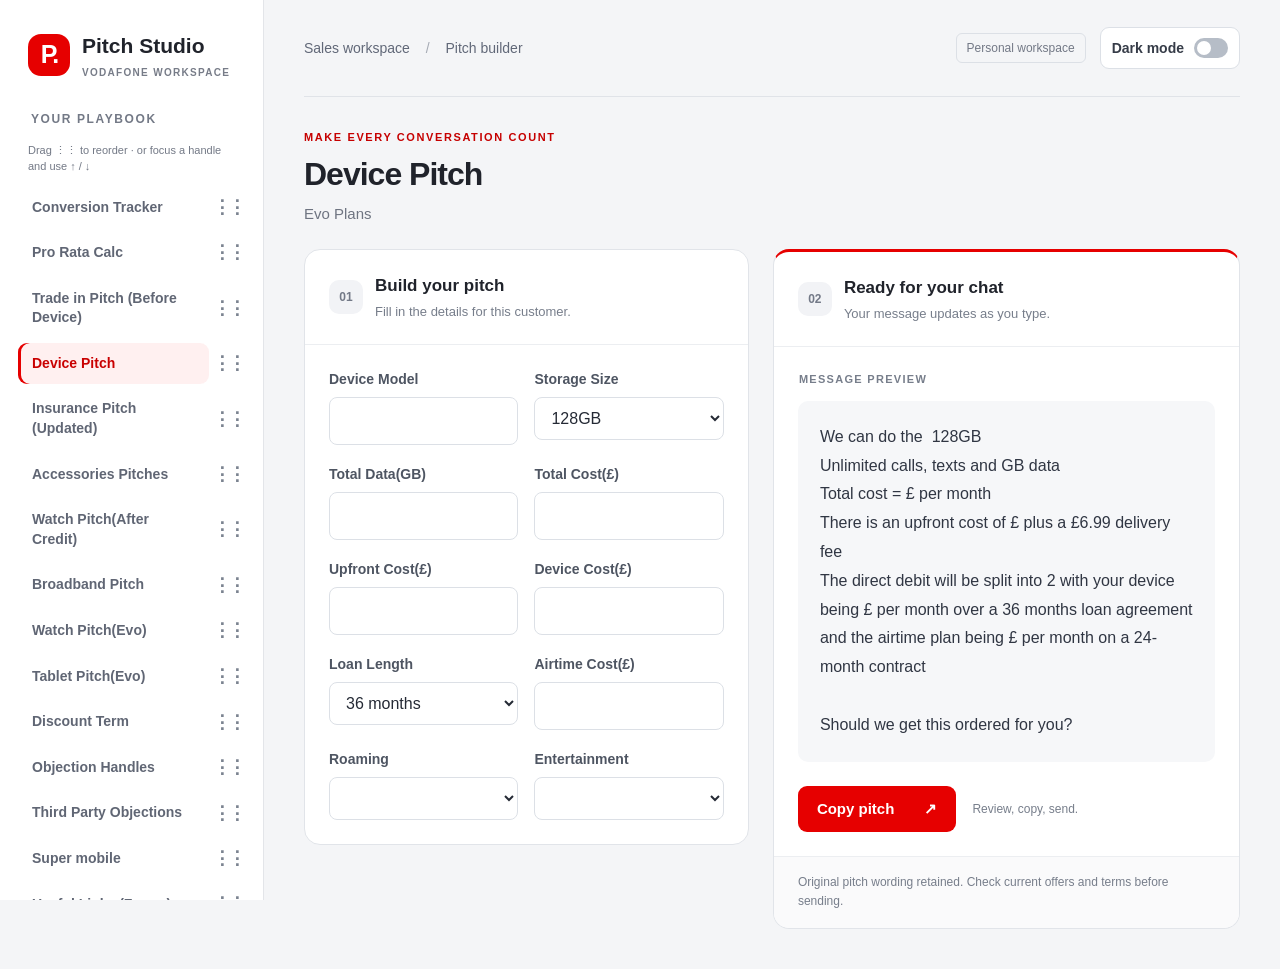
==== index.html @ 4b5d2031 "Enable Super mobile tab and include it in saved tab ordering" ====
<!DOCTYPE html>
<html lang="en">

<head>
    <meta charset="UTF-8" />
    <script src="theme.js"></script>
    <meta name="viewport" content="width=device-width, initial-scale=1.0" />
    <title>Vodafone Pitch Studio</title><meta name="description" content="Your workspace for Vodafone sales pitches, guided conversations and support resources.">
    <style>
        :root {
            --bg-color: #121212;
            --text-color: #ffffff;
            --accent-color: #e60000;
            --border-color: #333;
        }

        body {
            margin: 0;
            font-family: Arial, sans-serif;
            background-color: var(--bg-color);
            color: var(--text-color);
            display: flex;
            height: 100vh;
        }

        /* Add to existing CSS in index.html */


        #welcome-content {
            display: block;
        }

        #template-content {
            display: none;
        }

        .knowledge-base-section {
            display: none;
        }

        .sidebar {
            width: 250px;
            padding: 1rem;
            background-color: #1e1e1e;
            border-right: 1px solid var(--border-color);
            overflow-y: auto;
        }

        /* Enhanced Issue Detail Modal */
        .issue-detail-content {
            max-width: 800px;
            max-height: 90vh;
            display: flex;
            flex-direction: column;
        }

        .issue-detail-body {
            flex: 1;
            overflow-y: auto;
            padding: 0 1.5rem;
        }

        .issue-meta {
            background: #252525;
            border-radius: 8px;
            padding: 1.5rem;
            margin-bottom: 1.5rem;
            border: 1px solid #333;
            margin-top: 20px;
        }

        .issue-description-section h4,
        .issue-tags-section h4,
        .solutions-section h4,
        .add-solution-section h4 {
            color: #fff;
            margin-bottom: 0.75rem;
            font-size: 1.1rem;
            border-bottom: 1px solid #333;
            padding-bottom: 0.5rem;
            margin-top: 0px;
            padding-top: 0px;
        }

        .issue-description-section p {
            color: #ccc;
            line-height: 1.5;
            margin: 0;
        }

        .issue-tags-container {
            display: flex;
            flex-wrap: wrap;
            gap: 0.5rem;
        }

        .issue-tags-container .tag {
            background: linear-gradient(135deg, #666, #555);
            color: #fff;
            padding: 0.4rem 0.8rem;
            border-radius: 15px;
            font-size: 0.8rem;
            border: 1px solid #444;
        }

        /* Solutions Section */
        .solutions-section {
            margin-bottom: 2rem;
        }

        .solutions-header {
            display: flex;
            justify-content: space-between;
            align-items: center;
            margin-bottom: 1rem;
        }

        .solutions-count {
            background: var(--accent-color);
            color: white;
            padding: 0.2rem 0.6rem;
            border-radius: 12px;
            font-size: 0.8rem;
            font-weight: normal;
        }

        .solutions-sort {
            display: flex;
            align-items: center;
            gap: 0.5rem;
        }

        .solutions-sort label {
            color: #aaa;
            font-size: 0.9rem;
            margin: 0;
        }

        .sort-select {
            background: #2a2a2a;
            color: #fff;
            border: 1px solid #444;
            border-radius: 4px;
            padding: 0.4rem 0.75rem;
            font-size: 0.85rem;
        }

        /* Solutions List */
        .solutions-list {
            display: flex;
            flex-direction: column;
            gap: 1rem;
        }

        .solution-card {
            background: #2a2a2a;
            border: 1px solid #333;
            border-radius: 8px;
            padding: 1.25rem;
            transition: all 0.3s ease;
            position: relative;
        }

        .solution-card:hover {
            border-color: #444;
            transform: translateY(-2px);
            box-shadow: 0 4px 12px rgba(0, 0, 0, 0.3);
        }

        .solution-card.high-voted {
            border-left: 4px solid var(--accent-color);
            background: linear-gradient(135deg, #2a2a2a, #252525);
        }

        .solution-header {
            display: flex;
            justify-content: space-between;
            align-items: flex-start;
            margin-bottom: 1rem;
        }

        .solution-content {
            color: #e0e0e0;
            line-height: 1.6;
            margin-bottom: 1rem;
            white-space: pre-wrap;
        }

        .solution-footer {
            display: flex;
            justify-content: space-between;
            align-items: center;
            padding-top: 1rem;
            border-top: 1px solid #333;
        }

        .solution-form {
            display: flex;
            flex-direction: column;
            gap: 1rem;
        }

        .solution-form .solution-actions {
            display: flex;
            justify-content: space-between;
            align-items: center;
            margin-top: 0;
            padding-top: 0;
            border-top: none;
        }



        .solution-meta {
            display: flex;
            align-items: center;
            gap: 1rem;
            color: #888;
            font-size: 0.85rem;
        }

        .solution-date {
            display: flex;
            align-items: center;
            gap: 0.25rem;
        }

        .solution-date::before {
            content: "🕒";
            font-size: 0.8rem;
        }

        .upvote-section {
            display: flex;
            align-items: center;
            gap: 0.75rem;
        }

        .upvote-btn {
            background: linear-gradient(135deg, #333, #444);
            border: 1px solid #555;
            color: #fff;
            padding: 0.6rem 1rem;
            border-radius: 6px;
            cursor: pointer;
            display: flex;
            align-items: center;
            gap: 0.5rem;
            transition: all 0.3s ease;
            font-weight: 600;
        }

        .upvote-btn:hover {
            background: linear-gradient(135deg, #444, #555);
            border-color: #666;
            transform: translateY(-1px);
        }

        .upvote-btn.voted {
            background: linear-gradient(135deg, var(--accent-color), #ff3333);
            border-color: #ff6666;
        }

        .upvote-count {
            font-size: 1.1rem;
            font-weight: bold;
            min-width: 20px;
            text-align: center;
        }

        .upvote-icon {
            font-size: 1rem;
        }

        /* No Solutions State */
        .no-solutions {
            text-align: center;
            padding: 3rem 2rem;
            background: #252525;
            border-radius: 8px;
            border: 2px dashed #333;
        }

        .no-solutions-icon {
            font-size: 3rem;
            margin-bottom: 1rem;
        }

        .no-solutions h5 {
            color: #fff;
            margin-bottom: 0.5rem;
            font-size: 1.2rem;
        }

        .no-solutions p {
            color: #888;
            margin: 0;
        }

        /* Add Solution Section */
        .add-solution-section {
            background: #252525;
            border-radius: 8px;
            padding: 1.5rem;
            border: 1px solid #333;
            margin-bottom: 1.5rem;
        }

        .solution-textarea {
            width: 93%;
            padding: 1rem;
            background: #2a2a2a;
            color: #fff;
            border: 1px solid #444;
            border-radius: 6px;
            font-family: inherit;
            font-size: 0.9rem;
            resize: vertical;
            min-height: 120px;
            margin-bottom: 1rem;
            transition: border-color 0.3s ease;
        }

        .solution-textarea:focus {
            outline: none;
            border-color: var(--accent-color);
            box-shadow: 0 0 0 2px rgba(230, 0, 0, 0.2);
        }

        .solution-actions {
            display: flex;
            justify-content: space-between;
            align-items: center;
        }

        .btn-primary .btn-icon {
            margin-right: 0.5rem;
        }

        .solution-tips {
            color: #888;
            font-size: 0.8rem;
        }

        /* Modal Footer */
        .modal-footer {
            padding: 1rem 1.5rem;
            border-top: 1px solid #333;
            display: flex;
            justify-content: flex-end;
            background: #252525;
            border-radius: 0 0 8px 8px;
        }

        /* Responsive Design */
        @media (max-width: 768px) {
            .solutions-header {
                flex-direction: column;
                align-items: flex-start;
                gap: 1rem;
            }

            .solution-actions {
                flex-direction: column;
                gap: 1rem;
                align-items: flex-start;
            }

            .solution-footer {
                flex-direction: column;
                gap: 1rem;
                align-items: flex-start;
            }

            .solution-meta {
                flex-wrap: wrap;
            }
        }

        /* Animation for new solutions */
        @keyframes slideInUp {
            from {
                opacity: 0;
                transform: translateY(20px);
            }

            to {
                opacity: 1;
                transform: translateY(0);
            }
        }

        .solution-card.new-solution {
            animation: slideInUp 0.5s ease-out;
        }

        /* Ensure template links are styled properly */
        .sidebar a {
            display: block;
            margin-bottom: 0.5rem;
            color: var(--text-color);
            text-decoration: none;
            padding: 0.5rem;
            border-radius: 4px;
        }

        .sidebar a:hover {
            background-color: #2a2a2a;
        }

        #knowledge-base-link {
            background-color: #333 !important;
            margin-top: auto;
        }


        .sidebar-bottom {
            margin-top: auto;
            padding-top: 2rem;
            padding: 0;
            margin: 0;
        }

        .template-content {
            display: block;
        }

        .knowledge-base-section {
            display: none;
        }

        .knowledge-base-section {
            flex: 1;
            padding: 1rem;
            overflow-y: auto;
        }

        .kb-controls {
            display: flex;
            gap: 1rem;
            margin-bottom: 1rem;
            align-items: center;
        }

        .issues-list {
            display: flex;
            flex-direction: column;
            gap: 1rem;
        }

        .issue-card {
            background-color: #2a2a2a;
            border: 1px solid var(--border-color);
            padding: 1rem;
            border-radius: 4px;
            cursor: pointer;
        }

        .issue-card:hover {
            background-color: #333;
        }

        .issue-tags {
            display: flex;
            gap: 0.5rem;
            margin-top: 0.5rem;
            flex-wrap: wrap;
        }

        .tag {
            background-color: #444;
            padding: 0.25rem 0.5rem;
            border-radius: 12px;
            font-size: 0.8rem;
        }

        .solution-header {
            display: flex;
            justify-content: between;
            align-items: center;
            margin-bottom: 0.5rem;
        }

        .upvote-btn {
            background: none;
            border: 1px solid var(--border-color);
            color: var(--text-color);
            padding: 0.25rem 0.5rem;
            cursor: pointer;
            display: flex;
            align-items: center;
            gap: 0.5rem;
        }

        .upvote-btn:hover {
            background-color: #333;
        }

        .upvote-count {
            margin-left: 0.5rem;
            font-weight: bold;
        }

        /* Enhanced Modal Styles */
        .modal {
            position: fixed;
            top: 0;
            left: 0;
            width: 100%;
            height: 100%;
            background-color: rgba(0, 0, 0, 0.8);
            display: flex;
            justify-content: center;
            align-items: center;
            z-index: 1000;
            backdrop-filter: blur(2px);
        }

        .modal-content {
            background-color: #1e1e1e;
            border-radius: 12px;
            width: 90%;
            max-width: 600px;
            max-height: 90vh;
            overflow-y: auto;
            border: 1px solid #333;
            box-shadow: 0 10px 30px rgba(0, 0, 0, 0.5);
            animation: modalSlideIn 0.3s ease-out;
            padding: 5px;
        }

        @keyframes modalSlideIn {
            from {
                opacity: 0;
                transform: translateY(-20px);
            }

            to {
                opacity: 1;
                transform: translateY(0);
            }
        }

        .modal-header {
            display: flex;
            justify-content: space-between;
            align-items: center;
            padding: 1.5rem 1.5rem 1rem;
            border-bottom: 1px solid #333;
        }

        .modal-header h3 {
            margin: 0;
            color: #fff;
            font-size: 1.4rem;
        }

        .close-btn {
            background: none;
            border: none;
            color: #aaa;
            font-size: 1.5rem;
            cursor: pointer;
            padding: 0;
            width: 30px;
            height: 30px;
            display: flex;
            align-items: center;
            justify-content: center;
            border-radius: 50%;
        }

        .close-btn:hover {
            background-color: #333;
            color: #fff;
        }

        .modal-form .form-actions {
            margin-top: 2rem;
            padding-top: 1.5rem;
            border-top: 1px solid #333;
        }

        .form-group {
            margin-bottom: 1.5rem;
        }

        .form-label {
            display: block;
            margin-bottom: 0.5rem;
            font-weight: 600;
            color: #fff;
            margin-top: 5px;
        }

        .form-input,
        .form-textarea {
            width: 100%;
            padding: 0.75rem;
            background-color: #2a2a2a;
            color: var(--text-color);
            border: 1px solid #444;
            border-radius: 6px;
            box-sizing: border-box;
            font-family: inherit;
            transition: border-color 0.2s, box-shadow 0.2s;
        }

        .form-input:focus,
        .form-textarea:focus {
            outline: none;
            border-color: var(--accent-color);
            box-shadow: 0 0 0 2px rgba(230, 0, 0, 0.2);
        }

        .form-textarea {
            resize: vertical;
            min-height: 100px;
        }

        /* Tags Section */
        .tags-section {
            background-color: #252525;
            padding: 1rem;
            border-radius: 6px;
            border: 1px solid #333;
        }

        .tags-instruction {
            font-size: 0.85rem;
            color: #aaa;
            margin-bottom: 1rem;
        }

        .existing-tags-grid {
            display: grid;
            grid-template-columns: repeat(auto-fill, minmax(150px, 1fr));
            gap: 0.5rem;
            margin-bottom: 1rem;
        }

        .tag-bubble {
            background-color: #444;
            color: #fff;
            padding: 0.5rem 1rem;
            border-radius: 20px;
            font-size: 0.85rem;
            cursor: pointer;
            border: 2px solid transparent;
            transition: all 0.2s ease;
            user-select: none;
        }

        .tag-bubble:hover {
            background-color: #555;
            transform: translateY(-1px);
        }

        .tag-bubble.selected {
            background: linear-gradient(135deg, var(--accent-color), #ff3333);
            border-color: #ff6666;
            transform: scale(1.05);
        }

        .tag-bubble.selected:hover {
            background: linear-gradient(135deg, #ff1a1a, #ff3333);
        }

        .existing-tags-bubbles {
            display: flex;
            flex-wrap: wrap;
            gap: 0.5rem;
            margin-bottom: 1.5rem;
            padding: 0.5rem;
            background-color: #2a2a2a;
            border-radius: 6px;
            min-height: 50px;
        }

        .tag-selector {
            display: flex;
            align-items: center;
            gap: 0.5rem;
            padding: 0.5rem;
            border-radius: 4px;
            transition: background-color 0.2s;
        }

        .tag-selector:hover {
            background-color: #333;
        }

        .tag-selector input[type="checkbox"] {
            margin: 0;
        }

        .tag-selector label {
            margin: 0;
            font-weight: normal;
            cursor: pointer;
        }

        .new-tag-creator {
            display: flex;
            gap: 0.5rem;
            margin-bottom: 1.5rem;
            align-items: center;
        }

        .tag-input {
            flex: 1;
            padding: 0.75rem;
            background-color: #2a2a2a;
            color: var(--text-color);
            border: 1px solid #444;
            border-radius: 6px;
            font-size: 0.9rem;
        }

        .tag-add-btn {
            background-color: #444;
            color: white;
            border: none;
            padding: 0.75rem 1.5rem;
            border-radius: 6px;
            cursor: pointer;
            font-weight: 600;
            white-space: nowrap;
            transition: background-color 0.2s;
        }

        .tag-add-btn:hover {
            background-color: #555;
        }

        .selected-tags-section {
            margin-top: 1rem;
        }

        .selected-tags-label {
            font-size: 0.9rem;
            color: #fff;
            margin-bottom: 0.5rem;
            font-weight: 600;
        }

        .selected-tags-bubbles {
            display: flex;
            flex-wrap: wrap;
            gap: 0.5rem;
            min-height: 50px;
            padding: 0.75rem;
            background-color: #2a2a2a;
            border-radius: 6px;
            border: 1px dashed #444;
            transition: all 0.2s ease;
        }

        .selected-tags-bubbles:empty::before {
            content: "No tags selected - click tags above to select";
            color: #666;
            font-style: italic;
            font-size: 0.85rem;
        }

        .selected-tag-bubble {
            background: linear-gradient(135deg, var(--accent-color), #ff3333);
            color: white;
            padding: 0.6rem 1rem;
            border-radius: 20px;
            font-size: 0.85rem;
            display: inline-flex;
            align-items: center;
            gap: 0.75rem;
            animation: bubbleAppear 0.3s ease-out;
            border: 2px solid rgba(255, 255, 255, 0.1);
        }

        @keyframes bubbleAppear {
            from {
                opacity: 0;
                transform: scale(0.8) translateY(10px);
            }

            to {
                opacity: 1;
                transform: scale(1) translateY(0);
            }
        }

        .remove-tag-bubble {
            cursor: pointer;
            font-weight: bold;
            font-size: 1.1rem;
            display: flex;
            align-items: center;
            justify-content: center;
            width: 18px;
            height: 18px;
            border-radius: 50%;
            background-color: rgba(255, 255, 255, 0.2);
            transition: all 0.2s ease;
            line-height: 1;
        }

        .remove-tag-bubble:hover {
            background-color: rgba(255, 255, 255, 0.3);
            transform: scale(1.1);
        }

        .selected-tags-container {
            display: flex;
            flex-wrap: wrap;
            gap: 0.5rem;
            min-height: 40px;
            padding: 0.5rem;
            background-color: #2a2a2a;
            border-radius: 4px;
            border: 1px dashed #444;
        }

        .selected-tag {
            background: linear-gradient(135deg, var(--accent-color), #ff3333);
            color: white;
            padding: 0.4rem 0.75rem;
            border-radius: 20px;
            font-size: 0.8rem;
            display: inline-flex;
            align-items: center;
            gap: 0.5rem;
            animation: tagAppear 0.2s ease-out;
        }

        @keyframes tagAppear {
            from {
                opacity: 0;
                transform: scale(0.8);
            }

            to {
                opacity: 1;
                transform: scale(1);
            }
        }

        .remove-tag {
            cursor: pointer;
            font-weight: bold;
            font-size: 1rem;
            display: flex;
            align-items: center;
            justify-content: center;
            width: 16px;
            height: 16px;
            border-radius: 50%;
            background-color: rgba(255, 255, 255, 0.2);
            transition: background-color 0.2s;
        }

        .remove-tag:hover {
            background-color: rgba(255, 255, 255, 0.3);
        }



        .btn-primary {
            background-color: var(--accent-color);
            color: white;
            border: none;
            padding: 0.75rem 1.5rem;
            border-radius: 6px;
            cursor: pointer;
            font-weight: 600;
            transition: background-color 0.2s, transform 0.1s;
        }

        .btn-primary:hover {
            background-color: #ff1a1a;
            transform: translateY(-1px);
        }

        .btn-primary:active {
            transform: translateY(0);
        }

        .btn-secondary {
            background-color: #444;
            color: white;
            border: none;
            padding: 0.75rem 1.5rem;
            border-radius: 6px;
            cursor: pointer;
            font-weight: 600;
            transition: background-color 0.2s;
        }

        .btn-secondary:hover {
            background-color: #555;
        }

        /* Empty state for selected tags */
        .selected-tags-container:empty::before {
            content: "No tags selected";
            color: #666;
            font-style: italic;
        }


        .main-content {
            flex: 1;
            padding: 1rem;
            overflow-y: auto;
            display: flex;
            flex-direction: column;
        }

        h2 {
            margin-top: 0;
        }

        label {
            display: block;
            margin-bottom: 0.5rem;
            font-weight: bold;
        }

        input,
        select {
            width: 100%;
            padding: 0.5rem;
            background-color: #2a2a2a;
            color: var(--text-color);
            border: 1px solid var(--border-color);
            margin-bottom: 1rem;
            box-sizing: border-box;
        }

        button {
            background-color: var(--accent-color);
            color: white;
            border: none;
            padding: 0.5rem 1rem;
            cursor: pointer;
            font-size: 1rem;
            align-self: flex-start;
        }

        button:hover {
            opacity: 0.9;
        }

        .preview {
            margin-top: 1rem;
            padding: 1rem;
            background-color: #2a2a2a;
            border: 1px solid var(--border-color);
            white-space: pre-wrap;
            max-height: 300px;
            overflow-y: auto;
        }

        .sidebar a {
            display: block;
            margin-bottom: 0.5rem;
            color: var(--text-color);
            text-decoration: none;
            padding: 0.5rem;
            border-radius: 4px;
        }

        .sidebar a:hover {
            background-color: #2a2a2a;
        }

        .field-description {
            font-size: 0.8rem;
            color: #aaa;
            margin-top: -0.5rem;
            margin-bottom: 0.5rem;
        }

        .pitch-card-container {
            display: flex;
            gap: 2rem;
            margin-top: 1rem;
        }

        .pitch-card-form {
            flex: 1;
        }

        .pitch-card-preview {
            flex: 1;
            display: flex;
            justify-content: center;
            align-items: flex-start;
            background-color: #f5f5f5;
            padding: 1rem;
            border-radius: 8px;
            min-height: 400px;
        }

        .pitch-card {
            width: 200px;
            line-height: 1.3;
            margin: 0 auto;
            padding: 10px;
            background: #fff;
            border-radius: 10px;
            box-shadow: 0 4px 12px rgba(0, 0, 0, 0.15);
            font-family: 'Segoe UI', Arial, sans-serif;
            border: 1px solid #f0f0f0;
        }

        /* ── Branching pitch engine ───────────────────────────────────── */
        .branch-breadcrumb {
            font-size: 0.85rem;
            color: #aaa;
            margin-bottom: 1rem;
        }

        .branch-fields {
            margin-bottom: 0.5rem;
        }

        .branch-preview {
            margin-top: 0.5rem;
            padding: 1rem;
            background-color: #2a2a2a;
            border: 1px solid var(--border-color);
            white-space: pre-wrap;
            max-height: 320px;
            overflow-y: auto;
            border-radius: 4px;
        }

        .branch-actions {
            display: flex;
            gap: 0.5rem;
            margin-top: 1rem;
            flex-wrap: wrap;
        }

        .branch-secondary-btn {
            background-color: #2a2a2a;
            border: 1px solid var(--border-color);
        }

        .branch-options {
            display: flex;
            gap: 0.75rem;
            margin-top: 1.25rem;
            flex-wrap: wrap;
        }

        .branch-option-btn {
            padding: 0.6rem 1.5rem;
            font-weight: bold;
            border-radius: 4px;
        }

        .branch-option-yes {
            background-color: #1e8e3e;
        }

        .branch-option-no {
            background-color: #555;
        }

        .branch-end-label {
            font-style: italic;
            color: #888;
            padding: 0.5rem 0;
        }
    </style>
<link rel="stylesheet" href="studio.css?v=dark-mode-1"><link rel="stylesheet" href="conversion-tracker.css"><link rel="stylesheet" href="third-party-objections.css"></head>

<body>
    <div class="sidebar">
        <div class="brand"><span class="brand-mark">P.</span><div>Pitch Studio<small>VODAFONE WORKSPACE</small></div></div><p class="nav-label">YOUR PLAYBOOK</p>
        <!-- Templates will be injected here -->

        <!-- Knowledge Base link at the bottom -->
        <div class="sidebar-bottom">
            <a href="#" id="knowledge-base-link"
                style="background-color: #333; padding: 0.75rem; border-radius: 4px; display: block;">
                📚 Knowledge Base
            </a>
        </div>
    </div>

    <!-- Update the main content structure -->
    <div class="main-content">
        <header class="workspace-header"><span>Sales workspace <span class="slash">/</span> Pitch builder</span><div class="workspace-actions"><span class="workspace-badge">Personal workspace</span><button id="theme-toggle" class="theme-toggle" type="button" role="switch" aria-checked="false"><span>Dark mode</span><span class="theme-track" aria-hidden="true"><span class="theme-thumb"></span></span></button></div></header>
        <div id="welcome-content" hidden></div>
        <div id="template-content" style="display:none">
          <div class="title-block"><p class="eyebrow">MAKE EVERY CONVERSATION COUNT</p><h1 id="template-title"></h1><p id="template-description"></p><p id="template-desc" hidden></p></div>
          <div class="builder-grid"><section class="input-panel"><div class="panel-heading"><span class="step-number">01</span><div><h2>Build your pitch</h2><p>Fill in the details for this customer.</p></div></div><form id="pitch-form" autocomplete="off"></form></section>
          <section class="output-panel"><div class="panel-heading"><span class="step-number">02</span><div><h2>Ready for your chat</h2><p>Your message updates as you type.</p></div></div><div class="message-label">MESSAGE PREVIEW</div><div class="preview" id="preview" aria-live="polite"></div><div class="copy-footer"><button id="copy-button">Copy pitch <span aria-hidden="true">↗</span></button><span id="copy-status" role="status">Review, copy, send.</span></div><p class="source-note">Original pitch wording retained. Check current offers and terms before sending.</p></section></div>
        </div>
        <!-- Branching Pitch Content (hidden by default) -->
        <div id="branch-content" style="display: none;"></div>

        <!-- Knowledge Base Content (hidden by default) -->
        <div id="knowledge-base-section" class="knowledge-base-section" style="display: none;">
            <h2>Knowledge Base</h2>

            <div class="kb-controls">
                <input type="text" id="kb-search" placeholder="Search issues..." style="width: 300px; padding: 0.5rem;">
                <button id="new-issue-btn">Raise New Issue</button>
            </div>

            <div id="issues-list" class="issues-list">
                <!-- Issues will be populated here -->
            </div>

            <!-- New Issue Modal -->
            <!-- Updated New Issue Modal with Submit Button Inside Form -->
            <div id="new-issue-modal" class="modal" style="display: none;">
                <div class="modal-content">
                    <div class="modal-header">
                        <h3>Raise New Issue</h3>
                        <button type="button" id="close-modal-btn" class="close-btn">&times;</button>
                    </div>

                    <form id="new-issue-form" class="modal-form">
                        <div class="form-group">
                            <label for="issue-name" class="form-label">Issue Title *</label>
                            <input type="text" id="issue-name" class="form-input"
                                placeholder="Brief description of the issue" required>
                        </div>

                        <div class="form-group">
                            <label for="issue-description" class="form-label">Description *</label>
                            <textarea id="issue-description" class="form-textarea" rows="4"
                                placeholder="Detailed description of the issue..." required></textarea>
                        </div>

                        <div class="form-group">
                            <label class="form-label">Tags</label>
                            <div class="tags-section">
                                <div class="tags-instruction">Click to select existing tags or create new ones:</div>

                                <div id="existing-tags" class="existing-tags-bubbles">
                                    <!-- Existing tags will be populated here as bubbles -->
                                </div>

                                <div class="new-tag-creator">
                                    <input type="text" id="new-tag-input" class="tag-input"
                                        placeholder="Enter new tag name...">
                                    <button type="button" id="add-tag-btn" class="tag-add-btn">Add Tag</button>
                                </div>

                                <div class="selected-tags-section">
                                    <div class="selected-tags-label">Selected Tags:</div>
                                    <div id="selected-tags" class="selected-tags-bubbles">
                                        <!-- Selected tags will appear here -->
                                    </div>
                                </div>
                            </div>
                        </div>

                        <!-- MOVED: Form actions now inside the form -->
                        <div class="form-actions">
                            <button style="margin-left: 30%;" type="submit" class="btn-primary">Submit Issue</button>
                            <button type="button" id="cancel-issue-btn" class="btn-secondary">Cancel</button>
                        </div>
                    </form>
                </div>
            </div>
        </div>

        <!-- Issue Detail Modal -->
        <!-- Issue Detail Modal - Updated Solutions Section -->
        <!-- Issue Detail Modal - Updated Solutions Section -->
        <div id="issue-detail-modal" class="modal" style="display: none;">
            <div class="modal-content issue-detail-content">
                <div class="modal-header">
                    <h3 id="issue-detail-title"></h3>
                    <button class="close-btn">&times;</button>
                </div>

                <div class="issue-detail-body">
                    <div class="issue-meta">
                        <div class="issue-description-section">
                            <h4>Description</h4>
                            <p id="issue-detail-description"></p>
                        </div>

                        <div class="issue-tags-section">
                            <h4>Tags</h4>
                            <div id="issue-detail-tags" class="issue-tags-container"></div>
                        </div>
                    </div>

                    <div class="solutions-section">
                        <div class="solutions-header">
                            <h4>
                                Solutions
                                <span id="solutions-count" class="solutions-count">(0)</span>
                            </h4>
                            <div class="solutions-sort">
                                <label>Sort by:</label>
                                <select id="solutions-sort-select" class="sort-select">
                                    <option value="upvotes">Most Upvoted</option>
                                    <option value="newest">Newest First</option>
                                    <option value="oldest">Oldest First</option>
                                </select>
                            </div>
                        </div>

                        <div id="solutions-list" class="solutions-list">
                            <!-- Solutions will be populated here -->
                        </div>

                        <div class="no-solutions" id="no-solutions" style="display: none;">
                            <div class="no-solutions-icon">💡</div>
                            <h5>No Solutions Yet</h5>
                            <p>Be the first to share a solution for this issue!</p>
                        </div>
                    </div>

                    <div class="add-solution-section">
                        <h4>Add Your Solution</h4>
                        <!-- Wrap solution input in a form for better structure -->
                        <div class="solution-form">
                            <textarea id="new-solution-text" class="solution-textarea"
                                placeholder="Share your solution or workaround for this issue..." rows="4"></textarea>
                            <div class="solution-actions">
                                <button id="submit-solution-btn" class="btn-primary">
                                    <span class="btn-icon">💡</span>
                                    Submit Solution
                                </button>
                                <div class="solution-tips">
                                    <small>💡 Tips: Be specific and include steps if possible</small>
                                </div>
                            </div>
                        </div>
                    </div>
                </div>

                <div class="modal-footer">
                    <button id="close-issue-detail-btn" class="btn-secondary">Close</button>
                </div>
            </div>
        </div>
    </div>
    </div>


    <script src="knowledge-base.js"></script>
    <script src="branch-pitches.js"></script>
    <script src="branch-engine.js"></script>
    <script src="scripts.js"></script><script src="studio.js"></script>
<script src="conversion-tracker.js"></script>
<script src="third-party-objections.js"></script>
<script src="pro-rata-calc.js"></script>
<script src="super-mobile.js"></script>
<script src="tab-order.js"></script>
</body>

</html>
---- studio.css ----
:root{--bg-color:#f4f5f7;--text-color:#20232b;--accent-color:#e60000;--border-color:#e3e5e9;color-scheme:light}*{box-sizing:border-box}body{font-family:Inter,'Segoe UI',Arial,sans-serif;height:auto;min-height:100vh;background:var(--bg-color);line-height:1.5}button,input,select,textarea{font:inherit}button{border-radius:9px;padding:12px 19px;font-weight:600;transition:background .15s}button:focus-visible,a:focus-visible,input:focus-visible,select:focus-visible,textarea:focus-visible{outline:3px solid #2977c9;outline-offset:3px}.sidebar{position:sticky;top:0;height:100vh;flex:0 0 264px;width:264px;padding:30px 18px;background:#fff;border-right:1px solid #e3e5e9;display:flex;flex-direction:column;overflow:auto}.brand{display:flex;align-items:center;gap:12px;font-size:21px;font-weight:750;padding:0 10px 30px;white-space:nowrap}.brand-mark{display:flex;align-items:center;justify-content:center;background:#e60000;color:white;width:42px;height:42px;border-radius:13px;font-size:25px;letter-spacing:-2px}.brand small{display:block;font-size:10px;letter-spacing:1.3px;color:#777c88;margin-top:3px}.nav-label{font-size:12px;letter-spacing:1.6px;color:#737986;font-weight:650;padding:0 13px;margin:0 0 14px}.sidebar a{font-size:14px;line-height:1.4;padding:11px 14px;margin:2px 0;border-radius:9px;color:#606674;font-weight:550}.sidebar a:hover{background:#f4f5f7;color:#20232b}.sidebar a.active{color:#c90000;background:#fff0f0;box-shadow:inset 3px 0 #e60000}.sidebar-bottom{order:10;margin-top:26px;padding-top:18px;border-top:1px solid #eceef1}#knowledge-base-link{background:#f4f5f7!important;color:#363c48!important;border-radius:9px!important;padding:12px!important}.main-content{padding:0 40px 40px;min-width:0;overflow:visible}.workspace-header{display:flex;align-items:center;justify-content:space-between;gap:12px;padding:27px 0;border-bottom:1px solid #e0e3e8;font-size:14px;color:#616878}.slash{margin:0 12px;color:#a5aab4}.workspace-badge{border:1px solid #dce0e6;border-radius:6px;padding:5px 10px;font-size:12px;color:#737986;white-space:nowrap}.title-block{padding:32px 0 24px}.eyebrow{font-size:11px;letter-spacing:1.6px;font-weight:700;color:#c60000;margin:0 0 9px}h1{font-size:32px;letter-spacing:-1px;font-weight:720;line-height:1.2;margin:0 0 10px}#template-description{margin:0;color:#6e7481;font-size:15px}.builder-grid{display:grid;grid-template-columns:minmax(260px,1fr) minmax(300px,1.05fr);gap:24px;align-items:start}.input-panel,.output-panel{border:1px solid #e1e4e9;background:white;border-radius:16px;overflow:hidden}.panel-heading{display:flex;gap:12px;align-items:center;padding:23px 24px;border-bottom:1px solid #eceef1}.step-number{display:flex;align-items:center;justify-content:center;flex:0 0 34px;height:34px;background:#f2f3f6;color:#737987;border-radius:10px;font-size:12px;font-weight:700}.panel-heading h2{font-size:17px;margin:0;font-weight:650}.panel-heading p{font-size:13px;color:#777e8b;margin:3px 0 0}#pitch-form{display:grid;grid-template-columns:1fr 1fr;gap:19px 16px;padding:24px}.pitch-field{min-width:0}.pitch-field:only-child{grid-column:1/-1}label{font-size:14px;color:#4e5562;font-weight:550;margin-bottom:7px}input,select,textarea{background:#fff;color:#252a35;border:1px solid #dce0e6;border-radius:8px;padding:11px 12px;width:100%;margin:0;min-width:0}select{padding-right:20px}input:hover,select:hover,textarea:hover{border-color:#a8b0bc}input:focus,select:focus,textarea:focus{border-color:#e60000}#pitch-form>.field-description{display:none}.output-panel{position:sticky;top:24px;border-top:3px solid #e60000}.message-label{font-size:11px;letter-spacing:1.3px;color:#777e8b;font-weight:650;margin:24px 25px 13px}.preview{margin:0 24px;padding:22px;background:#f6f7f9;border:0;border-radius:10px;color:#303643;font-size:16px;line-height:1.8;max-height:none;overflow-wrap:anywhere;min-height:230px}.copy-footer{display:flex;align-items:center;flex-wrap:wrap;gap:16px;padding:24px}.copy-footer button{background:#e60000;display:flex;gap:30px;align-items:center;font-size:15px}.copy-footer button:hover{background:#bf0000}#copy-status{font-size:12px;color:#777e8b;flex:1}.source-note{font-size:12px;color:#777e8b;line-height:1.6;margin:0;padding:16px 24px;background:#fafafb;border-top:1px solid #eceef1}.branch-preview{font-size:16px;line-height:1.8;max-height:none;background:#f6f7f9;border:1px solid #e1e4e9;border-radius:12px;padding:24px;color:#303643;overflow-wrap:anywhere}.branch-breadcrumb{color:#687182;background:#f4f5f7;padding:12px;border-radius:8px}.branch-secondary-btn,.branch-option-no{background:#e9ecf1;color:#414a58}.branch-option-yes{background:#e60000}.branch-end-label{color:#737987}#branch-content{background:#fff;margin-top:28px;padding:28px;border:1px solid #e1e4e9;border-radius:16px}#branch-content h2{font-size:27px;color:#20232b;letter-spacing:-.5px}.branch-fields{display:grid;gap:8px}.branch-fields input{margin-bottom:12px}.field-description{color:#717987;font-size:14px;margin:10px 0 20px}.knowledge-base-section{padding:30px 0}.kb-controls{flex-wrap:wrap}.issue-card,.issue-meta,.solution-card,.add-solution-section,.no-solutions,.tags-section{background:#fff;border:1px solid #e1e4e9;border-radius:12px;color:#303643}.issue-card:hover{background:#f9fafb}.tag,.tag-bubble{background:#edf0f5;color:#4b5363}.modal{background:#13192480}.modal-content{background:#fff;border:0;border-radius:16px;padding:12px}.modal-header,.modal-footer{background:#fff;border-color:#e3e5e9}.modal-header h3,.form-label,.issue-description-section h4,.issue-tags-section h4,.solutions-section h4,.add-solution-section h4,.solution-content,.no-solutions h5,.selected-tags-label{color:#252b35}.modal-header h3{font-size:22px}.modal-form{padding:20px}.form-input,.form-textarea,.solution-textarea,.tag-input,.sort-select{background:white;color:#252b35;border-color:#dce0e6}.solution-textarea{width:100%}.issue-description-section p,.solution-tips,.tags-instruction{color:#657080}.solution-card.high-voted{background:#fff8f8}.existing-tags-bubbles,.selected-tags-bubbles{background:#f7f8fa;border-color:#dce0e6}.btn-secondary,.tag-add-btn,.upvote-btn{background:#e9ecf1;color:#414a58;border:0}.issue-meta h4{border-color:#e3e5e9}.upvote-btn.voted{color:#fff}.modal-form .form-actions{display:flex;gap:12px;justify-content:flex-end}.form-actions button{margin-left:0!important}#branch-content #template-desc{color:#717987;margin-top:0}.solution-meta{flex-wrap:wrap}
@media(min-width:1500px){.main-content{padding-left:64px;padding-right:64px}.builder-grid{grid-template-columns:minmax(320px,1fr) minmax(340px,1fr)}#pitch-form{gap:23px 20px}}
@media(max-width:1150px){.sidebar{flex-basis:222px;width:222px;padding:24px 12px}.main-content{padding:0 24px 30px}.builder-grid{grid-template-columns:minmax(230px,1fr) minmax(250px,1fr);gap:18px}#pitch-form{grid-template-columns:1fr}.panel-heading{padding:20px 18px}.preview{margin:0 18px;padding:18px}}
@media(max-width:850px){body{display:block}.sidebar{position:relative;height:auto;width:100%;padding:18px 20px;display:grid;grid-template-columns:repeat(3,minmax(0,1fr));gap:4px;border-right:0;border-bottom:1px solid #e3e5e9}.brand{grid-column:1/-1;padding:0 0 14px}.nav-label{display:none}.sidebar a{font-size:13px;padding:9px 10px}.sidebar-bottom{grid-column:1/-1;margin:8px 0 0;padding:8px 0 0}.main-content{padding:0 20px 30px}.workspace-header{padding:20px 0}.title-block{padding:25px 0 20px}.eyebrow{font-size:10px}h1{font-size:28px}.builder-grid{grid-template-columns:1fr 1fr}.output-panel{top:16px}}
@media(max-width:620px){.sidebar{grid-template-columns:1fr 1fr;padding:18px 14px}.main-content{padding:0 14px 24px}.builder-grid{grid-template-columns:1fr}.output-panel{position:static}#pitch-form{grid-template-columns:1fr 1fr;padding:20px 18px;gap:18px 12px}.workspace-badge{display:none}.preview{min-height:180px}.modal-content{width:96%;max-height:94vh}.modal-form{padding:12px}.kb-controls input{width:100%!important}.new-tag-creator,.solution-actions{flex-wrap:wrap}#branch-content{padding:20px}.solution-footer{align-items:start;gap:16px;flex-wrap:wrap}}
@media(max-width:360px){#pitch-form{grid-template-columns:1fr}.sidebar{grid-template-columns:1fr}.sidebar a{font-size:14px}}

/* Theme switch and dark palette */
.workspace-actions{display:flex;align-items:center;gap:14px;flex-wrap:wrap}
.workspace-header{flex-wrap:wrap}
.theme-toggle{display:inline-flex;align-items:center;gap:10px;padding:8px 11px;min-height:42px;border:1px solid #dce0e6;background:#fff;color:#363c48;font-size:14px;font-weight:600;white-space:nowrap;align-self:auto}
.theme-toggle:hover{background:#f2f3f6;opacity:1}
.theme-track{width:34px;height:20px;border-radius:20px;background:#b6bdc7;padding:3px;display:inline-flex;align-items:center;flex-shrink:0}
.theme-thumb{width:14px;height:14px;background:#fff;border-radius:50%;transition:transform .15s}
.theme-toggle[aria-checked="true"] .theme-track{background:#e60000}
.theme-toggle[aria-checked="true"] .theme-thumb{transform:translateX(14px)}
html[data-theme="dark"]{color-scheme:dark;--bg-color:#101318;--text-color:#edf0f5;--border-color:#333b48}
html[data-theme="dark"] body{color:var(--text-color)}
html[data-theme="dark"] :is(.sidebar,.input-panel,.output-panel,#branch-content,.issue-card,.issue-meta,.solution-card,.add-solution-section,.no-solutions,.tags-section,.modal-content,.modal-header,.modal-footer){background:#1a1f28;color:#edf0f5;border-color:#333b48}
html[data-theme="dark"] .output-panel{border-top-color:#e60000}
html[data-theme="dark"] :is(.workspace-header,.sidebar-bottom,.panel-heading,.solution-footer,.modal-form .form-actions,.issue-meta h4){border-color:#333b48}
html[data-theme="dark"] :is(.sidebar a,.workspace-header,label,.form-label){color:#c5ccd8}
html[data-theme="dark"] .sidebar a:hover{background:#262d39;color:#fff}
html[data-theme="dark"] .sidebar a.active{background:#3a2028;color:#ff9898}
html[data-theme="dark"] #knowledge-base-link{background:#242b36!important;color:#dce2ed!important}
html[data-theme="dark"] #knowledge-base-link.active{background:#3a2028!important;color:#ff9898!important}
html[data-theme="dark"] :is(input,select,textarea,.form-input,.form-textarea,.solution-textarea,.tag-input,.sort-select){background:#12171f;color:#edf0f5;border-color:#414b5b}
html[data-theme="dark"] :is(input,textarea)::placeholder{color:#96a1b2;opacity:1}
html[data-theme="dark"] :is(input,select,textarea):hover{border-color:#728098}
html[data-theme="dark"] :is(input,select,textarea):focus{border-color:#ff6565}
html[data-theme="dark"] :is(.preview,.branch-preview){background:#12171f;color:#e3e8f1;border-color:#333b48}
html[data-theme="dark"] :is(.step-number,.branch-breadcrumb,.existing-tags-bubbles,.selected-tags-bubbles,.selected-tags-container){background:#262d39;color:#b8c3d4;border-color:#414b5b}
html[data-theme="dark"] :is(.brand small,.nav-label,.workspace-badge,#template-description,.panel-heading p,.message-label,#copy-status,.source-note,.field-description,.branch-end-label,.solution-meta,.solution-date,.solution-tips,.tags-instruction,.solutions-sort label,.selected-tags-bubbles:empty::before,.selected-tags-container:empty::before){color:#aab5c6}
html[data-theme="dark"] #branch-content #template-desc{color:#aab5c6}
html[data-theme="dark"] .workspace-badge{border-color:#414b5b}
html[data-theme="dark"] .eyebrow{color:#ff8c8c}
html[data-theme="dark"] .source-note{background:#171c24;border-color:#333b48}
html[data-theme="dark"] :is(#branch-content h2,.modal-header h3,.issue-description-section h4,.issue-tags-section h4,.solutions-section h4,.add-solution-section h4,.solution-content,.no-solutions h5,.selected-tags-label){color:#edf0f5;border-color:#333b48}
html[data-theme="dark"] :is(.issue-description-section p,.no-solutions p){color:#c1cad8}
html[data-theme="dark"] :is(.branch-secondary-btn,.branch-option-no,.btn-secondary,.tag-add-btn,.upvote-btn,.tag,.tag-bubble){background:#303949;color:#e1e7f0;border-color:#48566b}
html[data-theme="dark"] :is(.tag-bubble.selected,.selected-tag-bubble,.selected-tag,.upvote-btn.voted){background:#c90000;color:#fff}
html[data-theme="dark"] :is(.issue-card:hover,.solution-card.high-voted){background:#242c38}
html[data-theme="dark"] .solution-card.high-voted{border-left-color:#e60000}
html[data-theme="dark"] .modal{background:#000a}
html[data-theme="dark"] .theme-toggle{background:#242b36;color:#edf0f5;border-color:#414b5b}
html[data-theme="dark"] .theme-toggle:hover{background:#303949}
html[data-theme="dark"] .close-btn{color:#bac4d3}
html[data-theme="dark"] a:not(.sidebar a):not(.btn-primary){color:#ff9999}
html[data-theme="dark"] .theme-toggle:focus-visible{outline-color:#91bfff}
@media(prefers-reduced-motion:reduce){.theme-thumb{transition:none}}
---- conversion-tracker.css ----
.conversion-tracker[hidden]{display:none!important}
.conversion-tracker{--tracker-card:#fff;--tracker-subtle:#fafafb;--tracker-border:#e1e4e9;--tracker-muted:#69717f;--tracker-accent:#c60000;padding-bottom:24px}
.conversion-intro{margin:0;color:var(--tracker-muted);font-size:16px}
.conversion-grid{display:grid;grid-template-columns:minmax(260px,1fr) minmax(280px,1fr);gap:24px;align-items:start;max-width:1120px}
.conversion-input-card,.conversion-result-card{background:var(--tracker-card);border:1px solid var(--tracker-border);border-radius:16px;overflow:hidden}
#conversion-form{padding:26px;display:grid;grid-template-columns:1fr 1fr;gap:24px 18px}
#conversion-form input{font-size:24px;font-weight:600;font-variant-numeric:tabular-nums;padding:16px;width:100%}
.conversion-error{grid-column:1/-1;color:var(--tracker-accent);font-size:14px;margin:0;min-height:21px}
.conversion-storage{border-top:1px solid var(--tracker-border);background:var(--tracker-subtle);color:var(--tracker-muted);font-size:13px;line-height:1.6;padding:18px 26px;margin:0}
.conversion-result-card{padding:30px;border-top:3px solid #e60000}
.conversion-result-label{color:var(--tracker-muted);font-size:12px;letter-spacing:1.4px;font-weight:650;margin:0 0 18px}
.conversion-value{font-size:clamp(32px,4.4vw,64px);line-height:1.2;font-weight:750;letter-spacing:-1.5px;color:var(--tracker-accent);font-variant-numeric:tabular-nums;overflow-wrap:anywhere}
.conversion-summary{font-size:18px;margin:18px 0 26px}
.conversion-formula{border-top:1px solid var(--tracker-border);padding-top:20px;font-size:15px;font-weight:600}
.conversion-explanation{font-size:14px;color:var(--tracker-muted);line-height:1.6;margin:8px 0 0}
html[data-theme="dark"] .conversion-tracker{--tracker-card:#1a1f28;--tracker-subtle:#171c24;--tracker-border:#333b48;--tracker-muted:#aab5c6;--tracker-accent:#ff9999}
@media(max-width:950px){.conversion-grid{grid-template-columns:1fr}.conversion-value{font-size:52px}}
@media(max-width:420px){#conversion-form{grid-template-columns:1fr;padding:22px}.conversion-result-card{padding:24px}.conversion-value{font-size:44px}}

.conversion-report-body{padding:0 24px 20px}
#conversion-report{display:block;resize:vertical;min-height:124px;line-height:1.5;font-family:inherit;font-size:16px;font-variant-numeric:tabular-nums;white-space:pre-wrap}
.conversion-report-actions{display:flex;align-items:center;flex-wrap:wrap;gap:12px;margin-top:12px}
#copy-conversion-report:disabled{opacity:.5;cursor:not-allowed}
#conversion-copy-status,#conversion-report-help{font-size:14px;color:var(--tracker-muted);line-height:1.6}
#conversion-report-help{margin:10px 0 0}
@media(max-width:420px){.conversion-report-body{padding:0 20px 18px}}

#conversion-form{padding:22px 24px 14px;gap:16px 18px}
.conversion-error:empty{display:none}
#conversion-form input{font-size:22px;padding:12px}
#conversion-copy-status:empty{display:none}
---- third-party-objections.css ----
.third-party-objections[hidden]{display:none!important}
.third-party-objections{--tp-card:#fff;--tp-border:#e1e4e9;--tp-text:#303643;--tp-muted:#69717f;padding:26px 0}
.third-party-heading{display:flex;align-items:center;justify-content:space-between;gap:16px;margin-bottom:14px}
.third-party-heading h1{font-size:28px;margin:0 0 6px}
.third-party-heading p{font-size:14px;color:var(--tp-muted);margin:0}
.third-party-count{font-size:13px;color:var(--tp-muted);white-space:nowrap}
.third-party-status{color:var(--tp-muted);font-size:14px;min-height:22px;margin:0 0 10px}
.third-party-grid{display:grid;grid-template-columns:repeat(2,minmax(0,1fr));gap:14px;align-items:start}
.third-party-reply{background:var(--tp-card);border:1px solid var(--tp-border);border-radius:12px;padding:18px 20px}
.third-party-reply-heading{display:flex;align-items:center;justify-content:space-between;gap:14px;margin-bottom:10px}
.third-party-reply-heading h2{color:var(--tp-text);font-size:16px;line-height:1.4;margin:0;font-weight:650}
.third-party-copy{font-size:14px;padding:9px 14px;min-height:40px;min-width:86px;white-space:nowrap;flex-shrink:0;align-self:center}
.third-party-copy:disabled{opacity:.7;cursor:wait}
.third-party-reply-text{font-size:16px;line-height:1.6;color:var(--tp-text);margin:0;user-select:text}
html[data-theme="dark"] .third-party-objections{--tp-card:#1a1f28;--tp-border:#333b48;--tp-text:#e3e8f1;--tp-muted:#aab5c6}
@media(max-width:1050px){.third-party-grid{grid-template-columns:1fr}}
@media(max-width:480px){.third-party-reply{padding:16px}.third-party-heading h1{font-size:25px}.third-party-count{display:none}.third-party-reply-heading{gap:10px}}
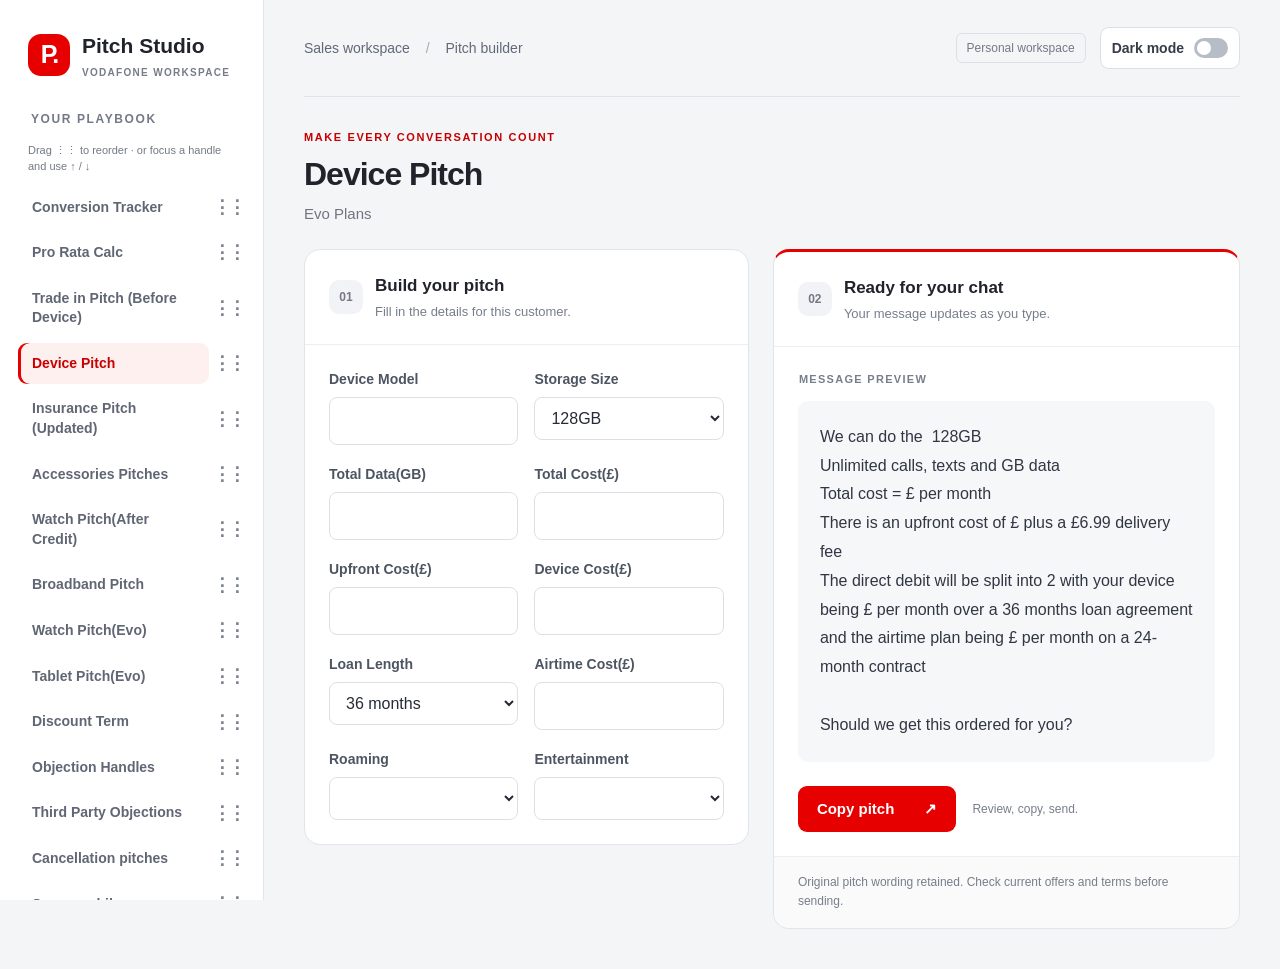
==== commit 87857529: "Enable Cancellation pitches tab with draggable ordering" ====
--- a/index.html
+++ b/index.html
@@ -1082,10 +1082,7 @@
 
         <!-- Knowledge Base link at the bottom -->
         <div class="sidebar-bottom">
-            <a href="#" id="knowledge-base-link"
-                style="background-color: #333; padding: 0.75rem; border-radius: 4px; display: block;">
-                📚 Knowledge Base
-            </a>
+            
         </div>
     </div>
 
@@ -1248,7 +1245,6 @@
     </div>
 
 
-    <script src="knowledge-base.js"></script>
     <script src="branch-pitches.js"></script>
     <script src="branch-engine.js"></script>
     <script src="scripts.js"></script><script src="studio.js"></script>
@@ -1256,6 +1252,7 @@
 <script src="third-party-objections.js"></script>
 <script src="pro-rata-calc.js"></script>
 <script src="super-mobile.js"></script>
+<script src="cancellation-pitches.js"></script>
 <script src="tab-order.js"></script>
 </body>
 
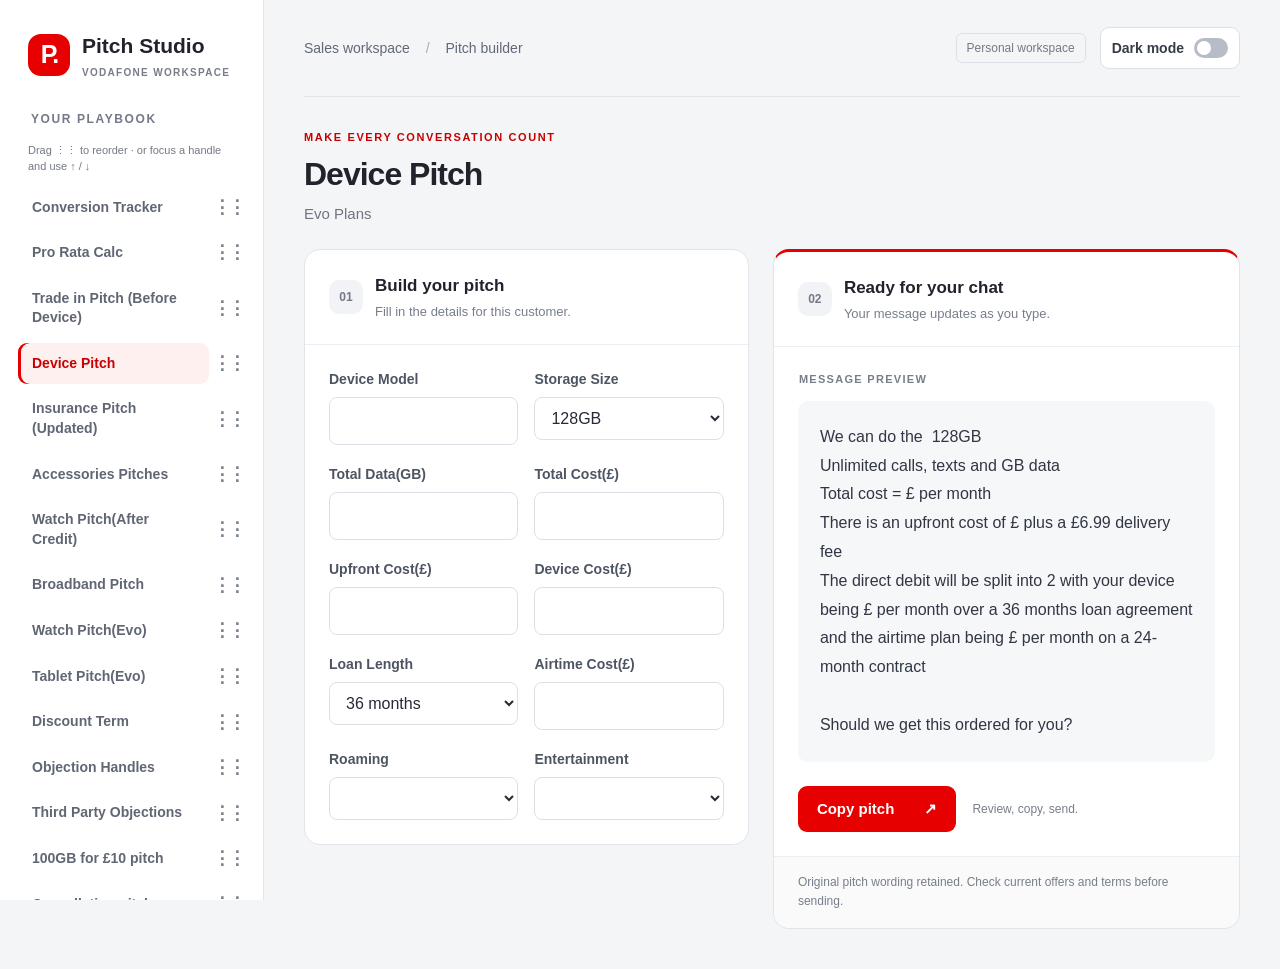
==== commit 50a77226: "Enable 100GB for £10 pitch tab with saved tab ordering" ====
--- a/index.html
+++ b/index.html
@@ -1253,6 +1253,7 @@
 <script src="pro-rata-calc.js"></script>
 <script src="super-mobile.js"></script>
 <script src="cancellation-pitches.js"></script>
+<script src="hundred-gb-pitch.js"></script>
 <script src="tab-order.js"></script>
 </body>
 
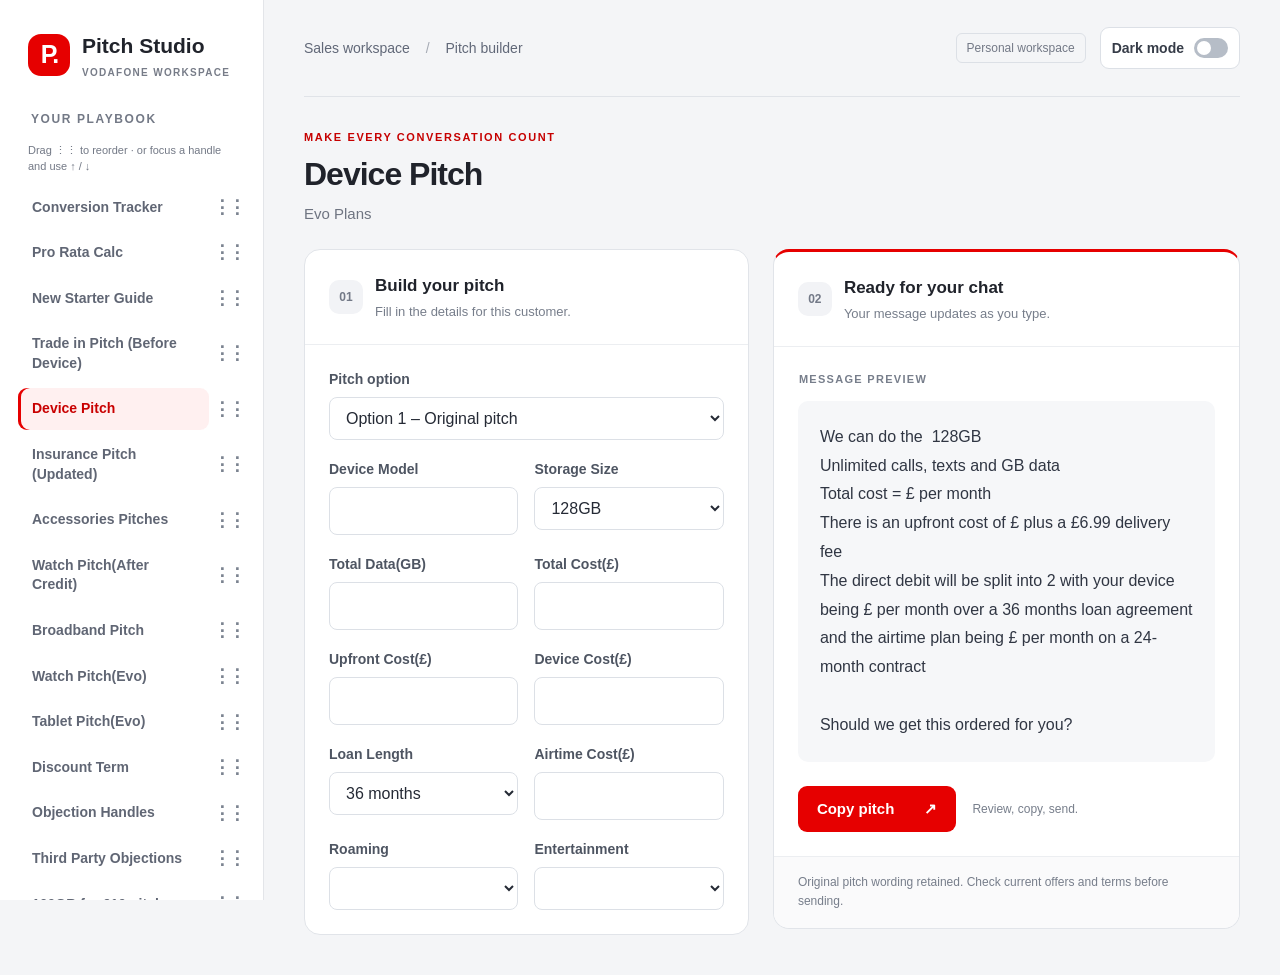
==== commit 86c631d1: "Add New Starter Guide tab to Pitch Studio" ====
--- a/index.html
+++ b/index.html
@@ -1254,6 +1254,7 @@
 <script src="super-mobile.js"></script>
 <script src="cancellation-pitches.js"></script>
 <script src="hundred-gb-pitch.js"></script>
+<script src="new-starter-guide.js"></script>
 <script src="tab-order.js"></script>
 </body>
 
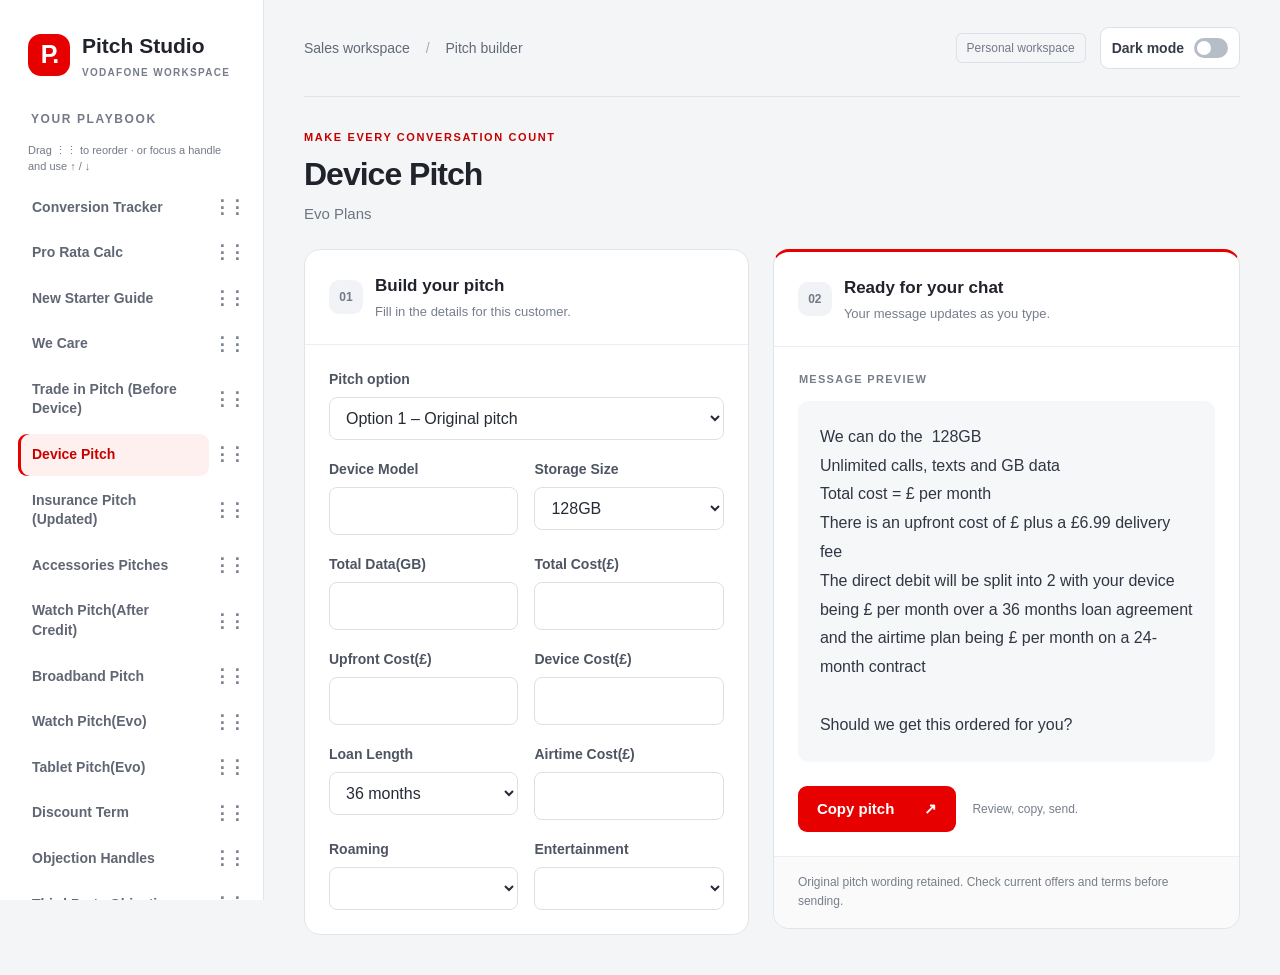
==== commit fb2de7f9: "Enable We Care tab in Pitch Studio" ====
--- a/index.html
+++ b/index.html
@@ -1073,7 +1073,7 @@
             padding: 0.5rem 0;
         }
     </style>
-<link rel="stylesheet" href="studio.css?v=dark-mode-1"><link rel="stylesheet" href="conversion-tracker.css"><link rel="stylesheet" href="third-party-objections.css"></head>
+<link rel="stylesheet" href="studio.css?v=dark-mode-1"><link rel="stylesheet" href="conversion-tracker.css"><link rel="stylesheet" href="third-party-objections.css"><link rel="stylesheet" href="we-care.css"></head>
 
 <body>
     <div class="sidebar">
@@ -1255,6 +1255,7 @@
 <script src="cancellation-pitches.js"></script>
 <script src="hundred-gb-pitch.js"></script>
 <script src="new-starter-guide.js"></script>
+<script src="we-care.js"></script>
 <script src="tab-order.js"></script>
 </body>
 
--- a/we-care.css
+++ b/we-care.css
@@ -0,0 +1,39 @@
+#we-care{--wc-card:#fff;--wc-border:#dce0e6;--wc-text:#303643;--wc-muted:#69717f;color:var(--wc-text);max-width:1250px;margin:auto}
+#we-care [hidden],#we-care[hidden]{display:none!important}
+#we-care *{box-sizing:border-box}
+#we-care h1{font-size:28px;margin:0 0 6px}
+#we-care h2{font-size:18px;margin:0 0 18px;color:inherit}
+#we-care h3{font-size:15px;margin:0 0 12px;color:inherit}
+#we-care p{line-height:1.5}
+#we-care .wc-heading{display:flex;align-items:center;justify-content:space-between;gap:14px;flex-wrap:wrap}
+#we-care .wc-heading p{margin:0;color:var(--wc-muted)}
+#we-care .wc-hint{font-size:13px;color:var(--wc-muted);margin:16px 0 22px}
+#we-care .wc-grid{display:grid;gap:16px;align-items:start}
+#we-care .wc-three{grid-template-columns:repeat(3,minmax(0,1fr))}
+#we-care .wc-two{grid-template-columns:repeat(2,minmax(0,1fr))}
+#we-care .wc-card{background:var(--wc-card);border:1px solid var(--wc-border);border-radius:12px;padding:20px;margin-bottom:18px;min-width:0}
+#we-care label{display:block;color:var(--wc-text);font-size:13px;font-weight:600;margin:0 0 14px;line-height:1.5}
+#we-care input:not([type=checkbox]):not([type=radio]),#we-care select,#we-care textarea{width:100%;margin:6px 0 0;padding:10px;border:1px solid var(--wc-border);border-radius:7px;font:inherit;background:var(--wc-card);color:var(--wc-text)}
+#we-care textarea{resize:vertical;line-height:1.65;font-size:14px}
+#we-care input[type=checkbox],#we-care input[type=radio]{width:18px;height:18px;margin:2px 0;accent-color:#e60000;flex-shrink:0}
+#we-care .wc-check{display:flex;align-items:flex-start;gap:9px;font-weight:500}
+#we-care .wc-question{border:0;border-bottom:1px solid var(--wc-border);padding:0 0 12px;margin:0 0 20px}
+#we-care .wc-question legend{font-size:14px;font-weight:600;line-height:1.5;margin-bottom:10px}
+#we-care .wc-question label{display:inline-flex;align-items:center;gap:8px;margin:0 22px 0 0}
+#we-care button{background:#e60000;color:#fff;border:1px solid transparent;border-radius:7px;padding:10px 16px;font-size:14px;line-height:1.3;min-height:40px;cursor:pointer}
+#we-care .wc-secondary{background:var(--wc-card);color:var(--wc-text);border-color:var(--wc-border)}
+#we-care button:focus-visible,#we-care input:focus-visible,#we-care select:focus-visible,#we-care textarea:focus-visible{outline:3px solid #4087cf;outline-offset:2px}
+#we-care .wc-actions{display:flex;gap:16px;align-items:center;flex-wrap:wrap;margin:0 0 22px}
+#we-care .wc-actions p{margin:0;font-size:13px;color:var(--wc-muted)}
+#we-care dialog{background:var(--wc-card);color:var(--wc-text);border:1px solid var(--wc-border);border-radius:14px;padding:26px;width:min(900px,calc(100% - 28px));max-height:90vh;overflow:auto}
+#we-care dialog::backdrop{background:#0009}
+#we-care #wc-roaming-dialog{max-width:600px}
+#we-care .wc-roaming-options{display:flex;flex-wrap:wrap;gap:14px;margin:24px 0}
+#we-care [data-roaming]{background:#88219a;flex:1 1 180px}
+#we-care [data-roaming][aria-pressed=true]{outline:3px solid #4087cf;outline-offset:3px}
+#we-care #wc-roaming-status{font-size:13px;color:var(--wc-muted)}
+#we-care #wc-results .wc-heading{margin-bottom:14px}
+#we-care #wc-results h2{margin:0}
+html[data-theme=dark] #we-care{--wc-card:#1a1f28;--wc-border:#414b5b;--wc-text:#edf0f5;--wc-muted:#aab5c6}
+@media(max-width:1100px){#we-care .wc-three{grid-template-columns:1fr 1fr}}
+@media(max-width:650px){#we-care .wc-three,#we-care .wc-two{grid-template-columns:1fr}#we-care .wc-card{padding:16px}#we-care dialog{padding:18px}}
